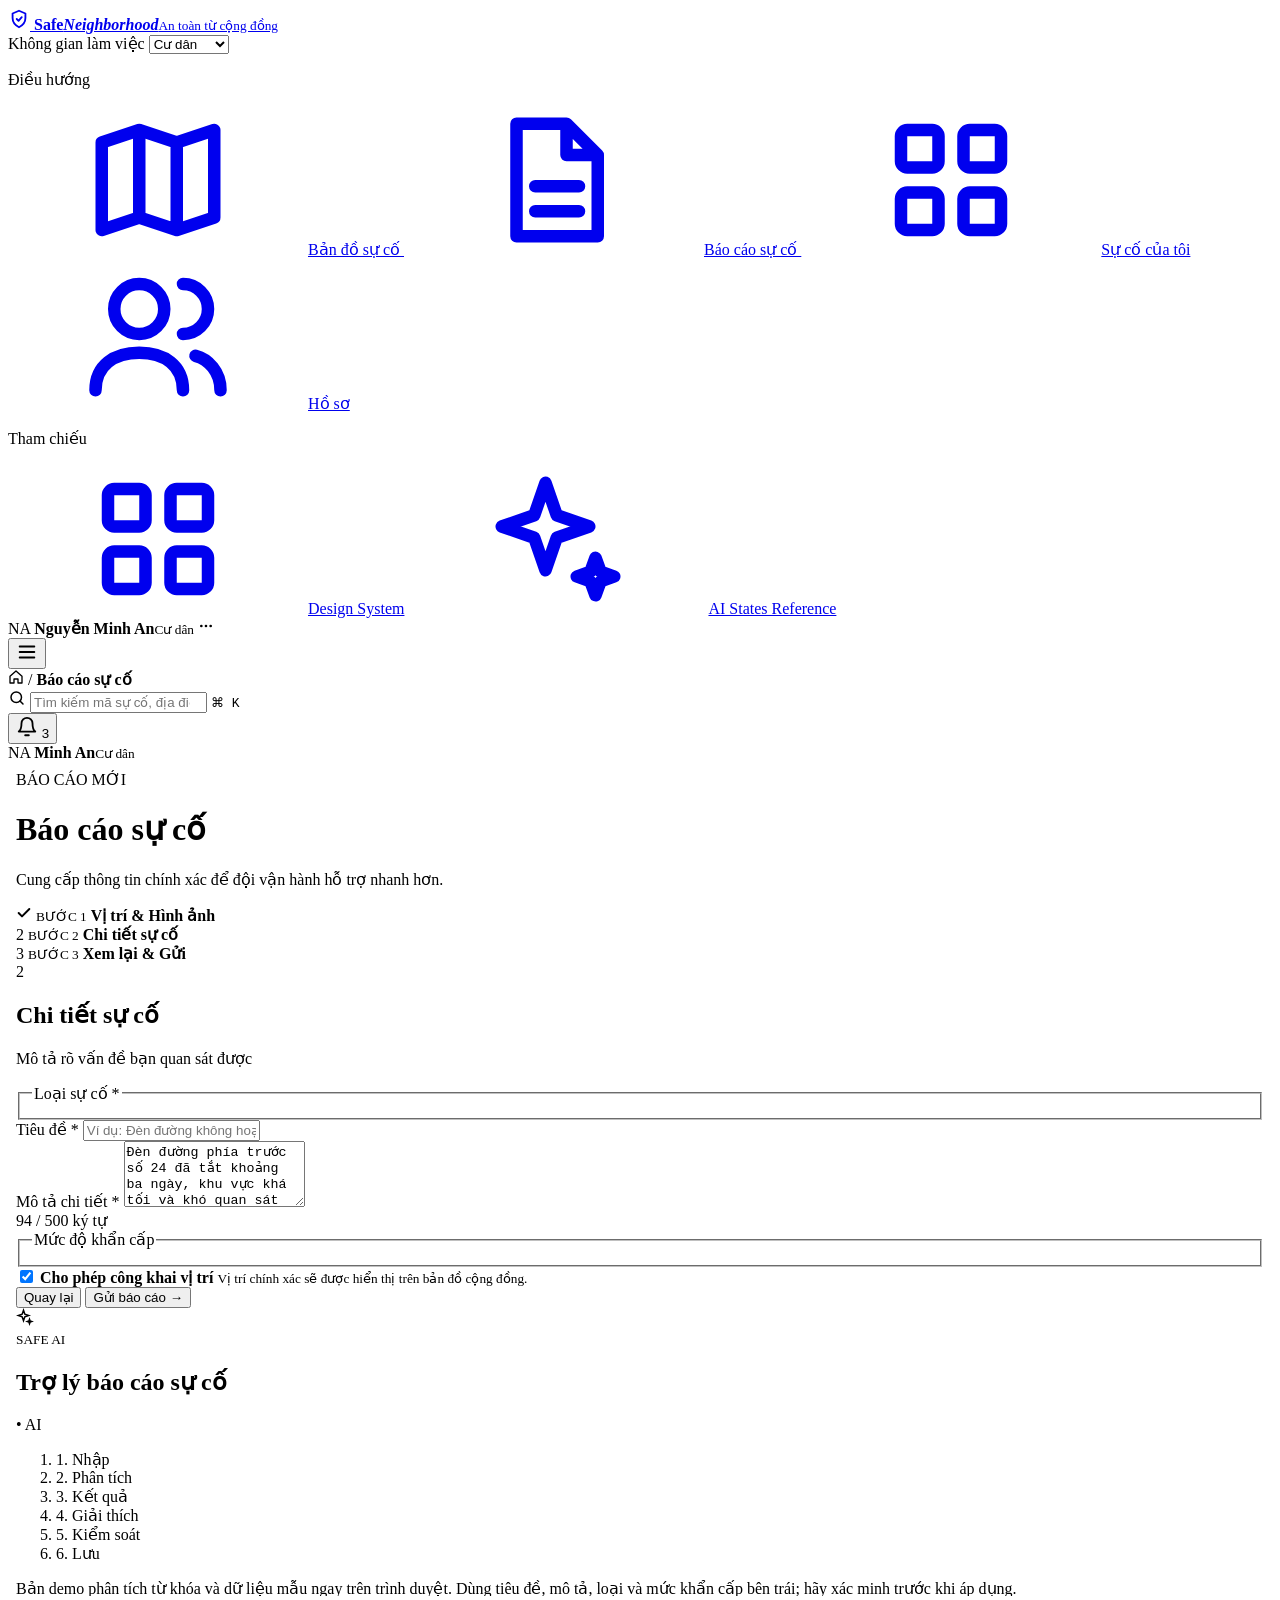
==== index.html @ 9b3729f6 "Add files via upload" ====
<!DOCTYPE html>
<html lang="vi">
<head>
  <meta charset="UTF-8">
  <meta name="viewport" content="width=device-width, initial-scale=1.0">
  <title>SafeNeighborhood - Hệ thống báo cáo sự cố cộng đồng</title>
  <link rel="stylesheet" href="css/style.css">
</head>
<body>

  <!-- Hệ thống Sprite SVG Inline -->
  <svg width="0" height="0" style="position:absolute" aria-hidden="true">
    <symbol id="bieu-tuong-khien" viewBox="0 0 24 24" fill="none" stroke="currentColor" stroke-width="2" stroke-linecap="round" stroke-linejoin="round"><path d="M12 3l7 3v5c0 5-3 8-7 10-4-2-7-5-7-10V6z"/><path d="M9.5 12l2 2 3.5-4"/></symbol>
    <symbol id="bieu-tuong-canh-bao" viewBox="0 0 24 24" fill="none" stroke="currentColor" stroke-width="2" stroke-linecap="round" stroke-linejoin="round"><path d="M12 3L2 20h20z"/><path d="M12 10v4M12 17v.5"/></symbol>
    <symbol id="bieu-tuong-chuong" viewBox="0 0 24 24" fill="none" stroke="currentColor" stroke-width="2" stroke-linecap="round" stroke-linejoin="round"><path d="M18 8a6 6 0 10-12 0c0 7-3 9-3 9h18s-3-2-3-9M10 21h4"/></symbol>
    <symbol id="bieu-tuong-tim" viewBox="0 0 24 24" fill="none" stroke="currentColor" stroke-width="2" stroke-linecap="round"><circle cx="11" cy="11" r="7"/><path d="M20 20l-4-4"/></symbol>
    <symbol id="bieu-tuong-ban-do" viewBox="0 0 24 24" fill="none" stroke="currentColor" stroke-width="2" stroke-linejoin="round"><path d="M3 6l6-2 6 2 6-2v14l-6 2-6-2-6 2zM9 4v14M15 6v14"/></symbol>
    <symbol id="bieu-tuong-tai-lieu" viewBox="0 0 24 24" fill="none" stroke="currentColor" stroke-width="2" stroke-linejoin="round" stroke-linecap="round"><path d="M6 3h8l5 5v13H6zM14 3v5h5M9 13h7M9 17h7"/></symbol>
    <symbol id="bieu-tuong-luoi" viewBox="0 0 24 24" fill="none" stroke="currentColor" stroke-width="2" stroke-linejoin="round"><rect x="4" y="4" width="6" height="6" rx="1"/><rect x="14" y="4" width="6" height="6" rx="1"/><rect x="4" y="14" width="6" height="6" rx="1"/><rect x="14" y="14" width="6" height="6" rx="1"/></symbol>
    <symbol id="bieu-tuong-nguoi" viewBox="0 0 24 24" fill="none" stroke="currentColor" stroke-width="2" stroke-linecap="round"><circle cx="9" cy="8" r="4"/><path d="M2 21c0-4 3-6 7-6s7 2 7 6M16 4a4 4 0 010 8M22 21c0-3-2-5-4-5.5"/></symbol>
    <symbol id="bieu-tuong-ai" viewBox="0 0 24 24" fill="none" stroke="currentColor" stroke-width="2" stroke-linejoin="round"><path d="M10 3l1.8 5.2L17 10l-5.2 1.8L10 17l-1.8-5.2L3 10l5.2-1.8zM18 15l.8 2.2L21 18l-2.2.8L18 21l-.8-2.2L15 18l2.2-.8z"/></symbol>
    <symbol id="bieu-tuong-nha" viewBox="0 0 24 24" fill="none" stroke="currentColor" stroke-width="2" stroke-linejoin="round"><path d="M3 11l9-8 9 8v10h-6v-6H9v6H3z"/></symbol>
    <symbol id="bieu-tuong-menu" viewBox="0 0 24 24" fill="none" stroke="currentColor" stroke-width="2" stroke-linecap="round"><path d="M4 6h16M4 12h16M4 18h16"/></symbol>
    <symbol id="bieu-tuong-ba-cham" viewBox="0 0 24 24" fill="none" stroke="currentColor" stroke-width="2" stroke-linecap="round"><circle cx="12" cy="12" r="1"/><circle cx="19" cy="12" r="1"/><circle cx="5" cy="12" r="1"/></symbol>
    <symbol id="bieu-tuong-tich" viewBox="0 0 24 24" fill="none" stroke="currentColor" stroke-width="2" stroke-linecap="round" stroke-linejoin="round"><polyline points="20 6 9 17 4 12"/></symbol>
    <symbol id="bieu-tuong-dong" viewBox="0 0 24 24" fill="none" stroke="currentColor" stroke-width="2" stroke-linecap="round" stroke-linejoin="round"><line x1="18" y1="6" x2="6" y2="18"/><line x1="6" y1="6" x2="18" y2="18"/></symbol>
  </svg>

  <div class="khung-ung-dung">
    <!-- Sidebar bên trái -->
    <aside class="thanh-ben" id="thanhBen" aria-label="Thanh điều hướng">
      <a class="thuong-hieu" href="index.html">
        <span class="logo"><svg width="22" height="22"><use href="#bieu-tuong-khien"/></svg></span>
        <span><strong>Safe<em>Neighborhood</em></strong><small>An toàn từ cộng đồng</small></span>
      </a>

      <div class="khoi-vai-tro">
        <label for="chonVaiTro">Không gian làm việc</label>
        <select id="chonVaiTro">
          <option value="Cư dân">Cư dân</option>
          <option value="Vận hành">Vận hành</option>
          <option value="Điều phối">Điều phối</option>
          <option value="Quản trị">Quản trị</option>
        </select>
      </div>

      <nav>
        <p class="tieu-de-nhom">Điều hướng</p>
        <a class="muc-menu" href="ban-do-su-co.html" target="khungTrangCon">
          <svg><use href="#bieu-tuong-ban-do"/></svg>Bản đồ sự cố
        </a>
        <a class="muc-menu dang-chon" href="bao-cao-su-co.html" target="khungTrangCon">
          <svg><use href="#bieu-tuong-tai-lieu"/></svg>Báo cáo sự cố
        </a>
        <a class="muc-menu" href="su-co-cua-toi.html" target="khungTrangCon">
          <svg><use href="#bieu-tuong-luoi"/></svg>Sự cố của tôi
        </a>
        <a class="muc-menu" href="ho-so.html" target="khungTrangCon">
          <svg><use href="#bieu-tuong-nguoi"/></svg>Hồ sơ
        </a>
      </nav>

      <nav class="nhom-duoi">
        <p class="tieu-de-nhom">Tham chiếu</p>
        <a class="muc-menu" href="design-system.html" target="khungTrangCon"><svg><use href="#bieu-tuong-luoi"/></svg>Design System</a>
        <a class="muc-menu" href="ai-reference.html" target="khungTrangCon"><svg><use href="#bieu-tuong-ai"/></svg>AI States Reference</a>
      </nav>

      <div class="nguoi-dung-chan">
        <span class="anh-dai-dien">NA</span>
        <span><strong class="ten-nguoi-dung">Nguyễn Minh An</strong><small class="vai-tro-hien-tai">Cư dân</small></span>
        <span class="ba-cham"><svg width="16" height="16"><use href="#bieu-tuong-ba-cham"/></svg></span>
      </div>
    </aside>

    <!-- Khu vực chính chứa Topbar & Iframe -->
    <div class="noi-dung-chinh">
      <header class="thanh-tren">
        <button class="nut-menu" id="nutMenu" aria-label="Mở menu"><svg width="22" height="22"><use href="#bieu-tuong-menu"/></svg></button>
        
        <div class="duong-dan">
          <svg width="16" height="16"><use href="#bieu-tuong-nha"/></svg>
          <span>/</span>
          <strong id="tenTrangHienTai">Báo cáo sự cố</strong>
        </div>

        <div class="khoi-phai">
          <label class="o-tim-kiem">
            <svg width="18" height="18"><use href="#bieu-tuong-tim"/></svg>
            <input type="search" id="oTimKiem" placeholder="Tìm kiếm mã sự cố, địa điểm...">
            <kbd>⌘ K</kbd>
          </label>

          <div class="khoi-thong-bao">
            <button class="nut-chuong" id="nutChuong" aria-label="Thông báo" aria-expanded="false">
              <svg width="22" height="22"><use href="#bieu-tuong-chuong"/></svg>
              <span class="huy-hieu" id="huyHieu">3</span>
            </button>
            <section class="hop-thong-bao" id="hopThongBao" hidden>
              <div class="dau-hop">
                <h2>Thông báo</h2>
                <button id="nutDanhDauDaDoc">Đánh dấu đã đọc</button>
              </div>
              <ul id="danhSachThongBao"></ul>
            </section>
          </div>

          <div class="nguoi-dung-tren">
            <span class="anh-dai-dien">NA</span>
            <span><strong class="ten-nguoi-dung-ngan">Minh An</strong><small class="vai-tro-hien-tai">Cư dân</small></span>
          </div>
        </div>
      </header>

      <!-- Iframe nhúng trang nghiệp vụ -->
      <main class="trang-chinh" id="trangChinh" style="padding: 0; overflow: hidden; height: calc(100vh - 66px);">
        <iframe id="khungTrangCon" name="khungTrangCon" src="bao-cao-su-co.html" style="width: 100%; height: 100%; border: none; display: block;"></iframe>
      </main>
    </div>
  </div>

  <div class="khung-toast" id="khungToast" aria-live="polite"></div>

  <script src="js/main.js"></script>
</body>
</html>
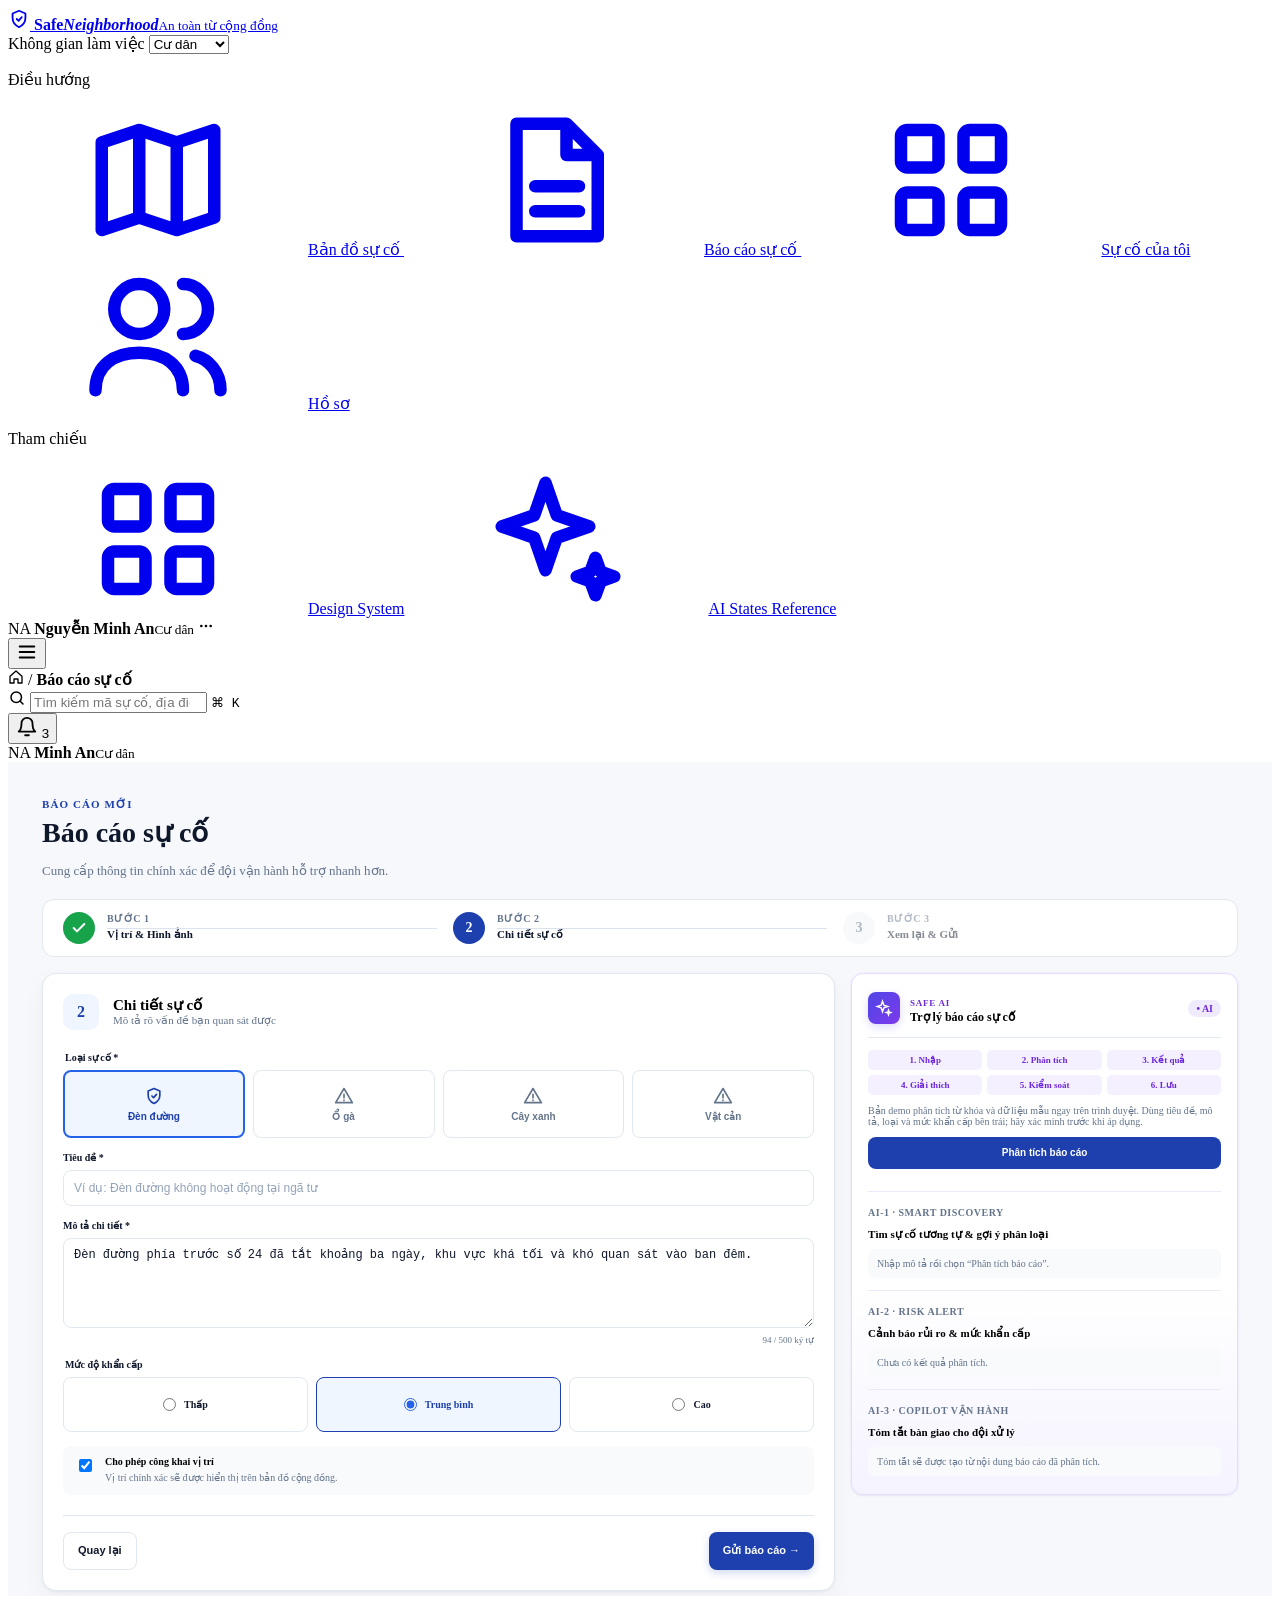
==== commit e9faca55: "Fix HTML encoding issues in index.html" ====
--- a/index.html
+++ b/index.html
@@ -44,7 +44,7 @@
         </select>
       </div>
 
-      <nav>
+      <nav id="menuDieuHuong">
         <p class="tieu-de-nhom">Điều hướng</p>
         <a class="muc-menu" href="ban-do-su-co.html" target="khungTrangCon">
           <svg><use href="#bieu-tuong-ban-do"/></svg>Bản đồ sự cố
@@ -123,4 +123,4 @@
 
   <script src="js/main.js"></script>
 </body>
-</html>+</html>
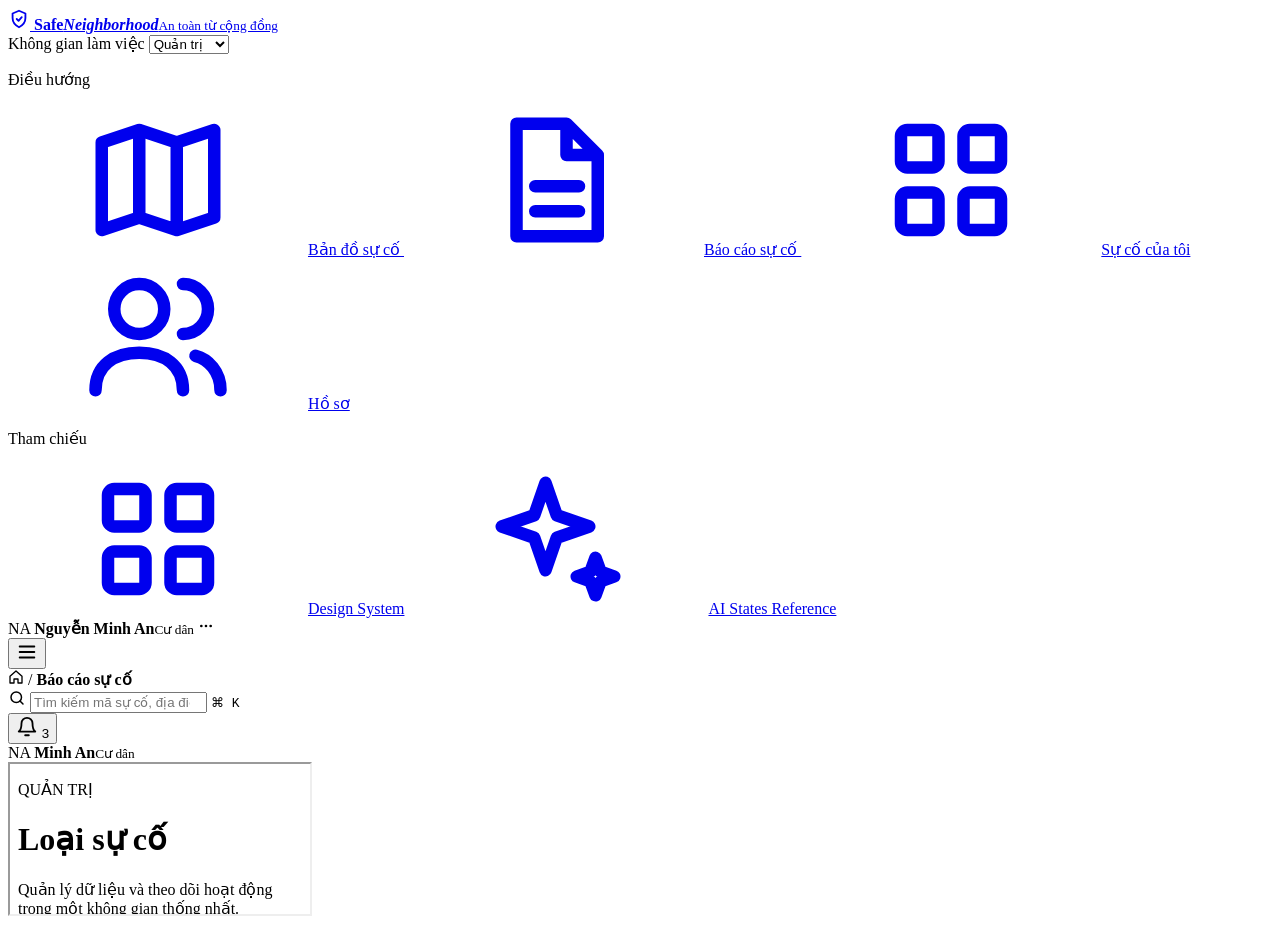
==== commit 0ce5d18c: "Add files via upload" ====
--- a/index.html
+++ b/index.html
@@ -4,6 +4,11 @@
   <meta charset="UTF-8">
   <meta name="viewport" content="width=device-width, initial-scale=1.0">
   <title>SafeNeighborhood - Hệ thống báo cáo sự cố cộng đồng</title>
+  <script>
+    if (window.self !== window.top) {
+      window.location.replace('index1.html');
+    }
+  </script>
   <link rel="stylesheet" href="css/style.css">
 </head>
 <body>
@@ -40,7 +45,7 @@
           <option value="Cư dân">Cư dân</option>
           <option value="Vận hành">Vận hành</option>
           <option value="Điều phối">Điều phối</option>
-          <option value="Quản trị">Quản trị</option>
+          <option value="Quản trị" selected>Quản trị</option>
         </select>
       </div>
 
@@ -113,8 +118,8 @@
       </header>
 
       <!-- Iframe nhúng trang nghiệp vụ -->
-      <main class="trang-chinh" id="trangChinh" style="padding: 0; overflow: hidden; height: calc(100vh - 66px);">
-        <iframe id="khungTrangCon" name="khungTrangCon" src="bao-cao-su-co.html" style="width: 100%; height: 100%; border: none; display: block;"></iframe>
+      <main class="trang-chinh" id="trangChinh">
+        <iframe class="khung-trang-con" id="khungTrangCon" name="khungTrangCon" src="index1.html" title="Nội dung trang quản trị"></iframe>
       </main>
     </div>
   </div>
@@ -123,4 +128,4 @@
 
   <script src="js/main.js"></script>
 </body>
-</html>
+</html>
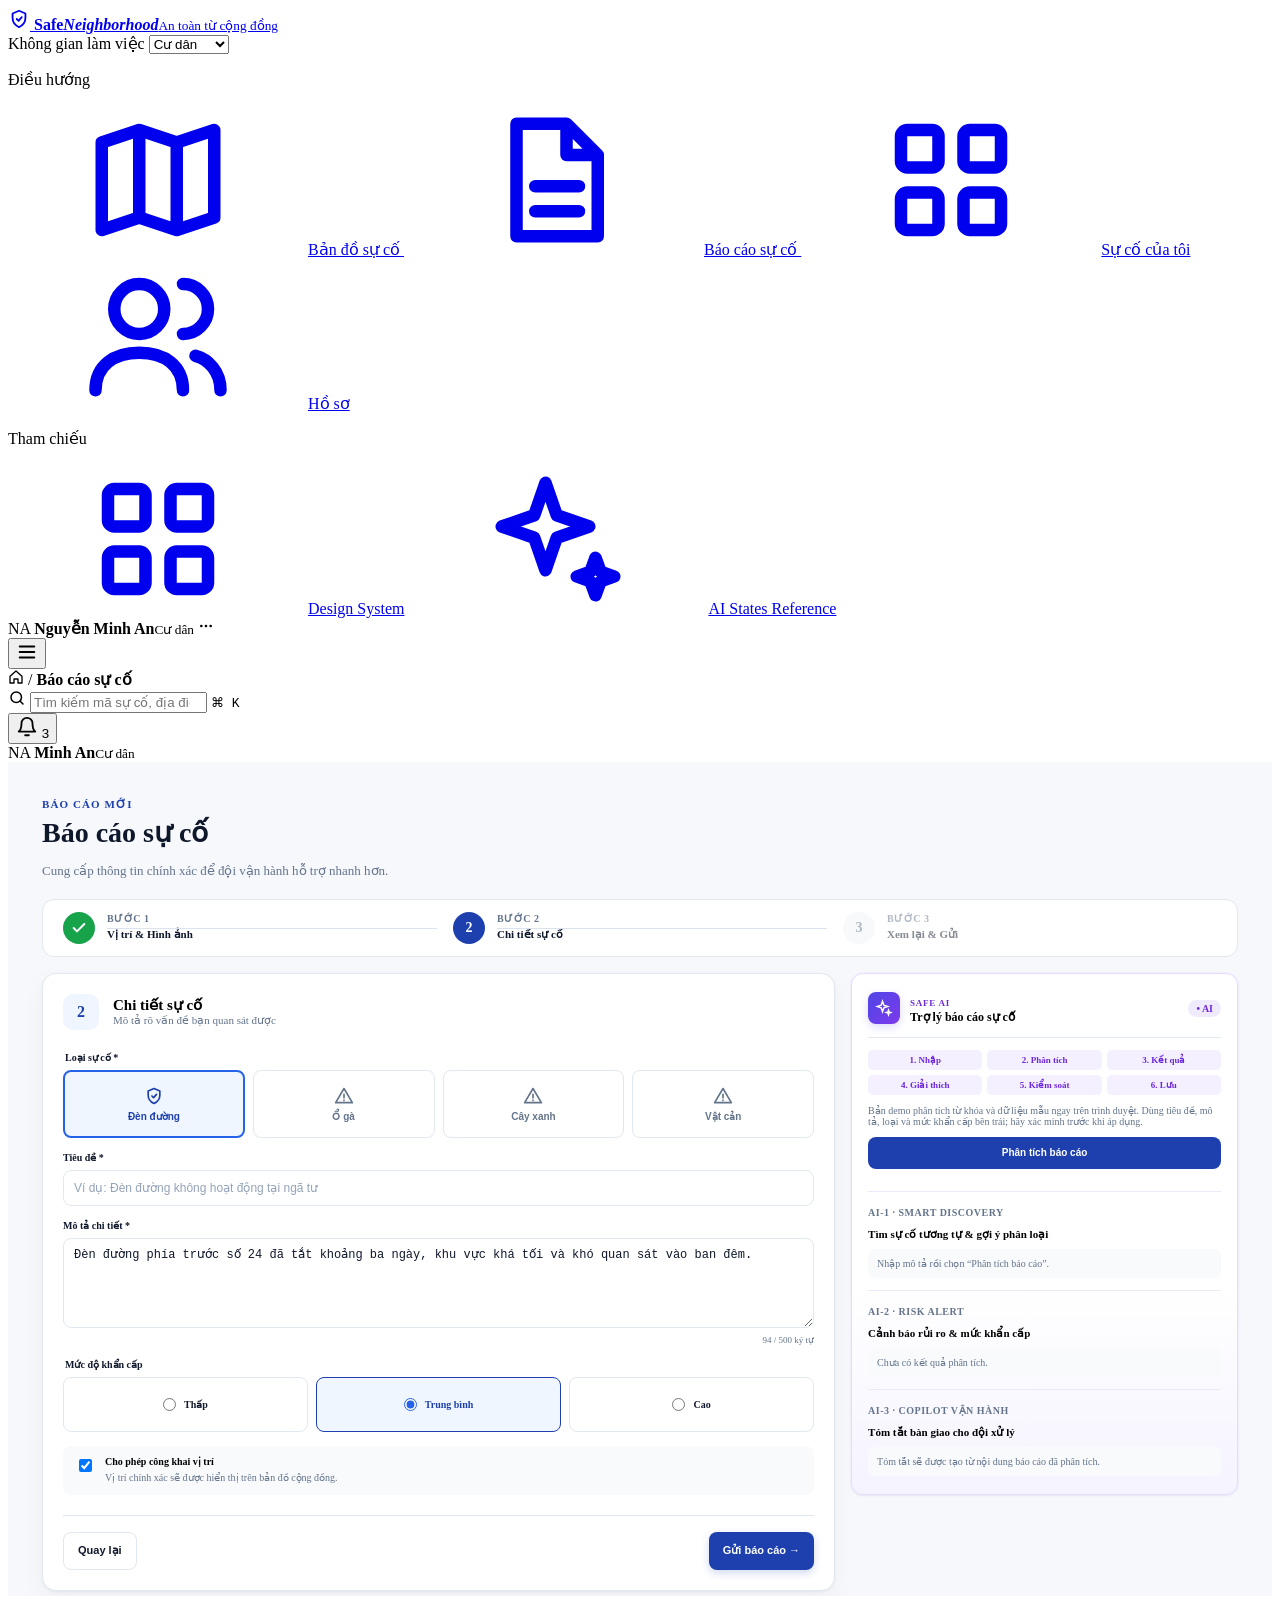
==== commit 9c151636: "Update index.html" ====
--- a/index.html
+++ b/index.html
@@ -4,11 +4,6 @@
   <meta charset="UTF-8">
   <meta name="viewport" content="width=device-width, initial-scale=1.0">
   <title>SafeNeighborhood - Hệ thống báo cáo sự cố cộng đồng</title>
-  <script>
-    if (window.self !== window.top) {
-      window.location.replace('index1.html');
-    }
-  </script>
   <link rel="stylesheet" href="css/style.css">
 </head>
 <body>
@@ -45,7 +40,7 @@
           <option value="Cư dân">Cư dân</option>
           <option value="Vận hành">Vận hành</option>
           <option value="Điều phối">Điều phối</option>
-          <option value="Quản trị" selected>Quản trị</option>
+          <option value="Quản trị">Quản trị</option>
         </select>
       </div>
 
@@ -118,8 +113,8 @@
       </header>
 
       <!-- Iframe nhúng trang nghiệp vụ -->
-      <main class="trang-chinh" id="trangChinh">
-        <iframe class="khung-trang-con" id="khungTrangCon" name="khungTrangCon" src="index1.html" title="Nội dung trang quản trị"></iframe>
+      <main class="trang-chinh" id="trangChinh" style="padding: 0; overflow: hidden; height: calc(100vh - 66px);">
+        <iframe id="khungTrangCon" name="khungTrangCon" src="bao-cao-su-co.html" style="width: 100%; height: 100%; border: none; display: block;"></iframe>
       </main>
     </div>
   </div>
@@ -128,4 +123,4 @@
 
   <script src="js/main.js"></script>
 </body>
-</html>+</html>
